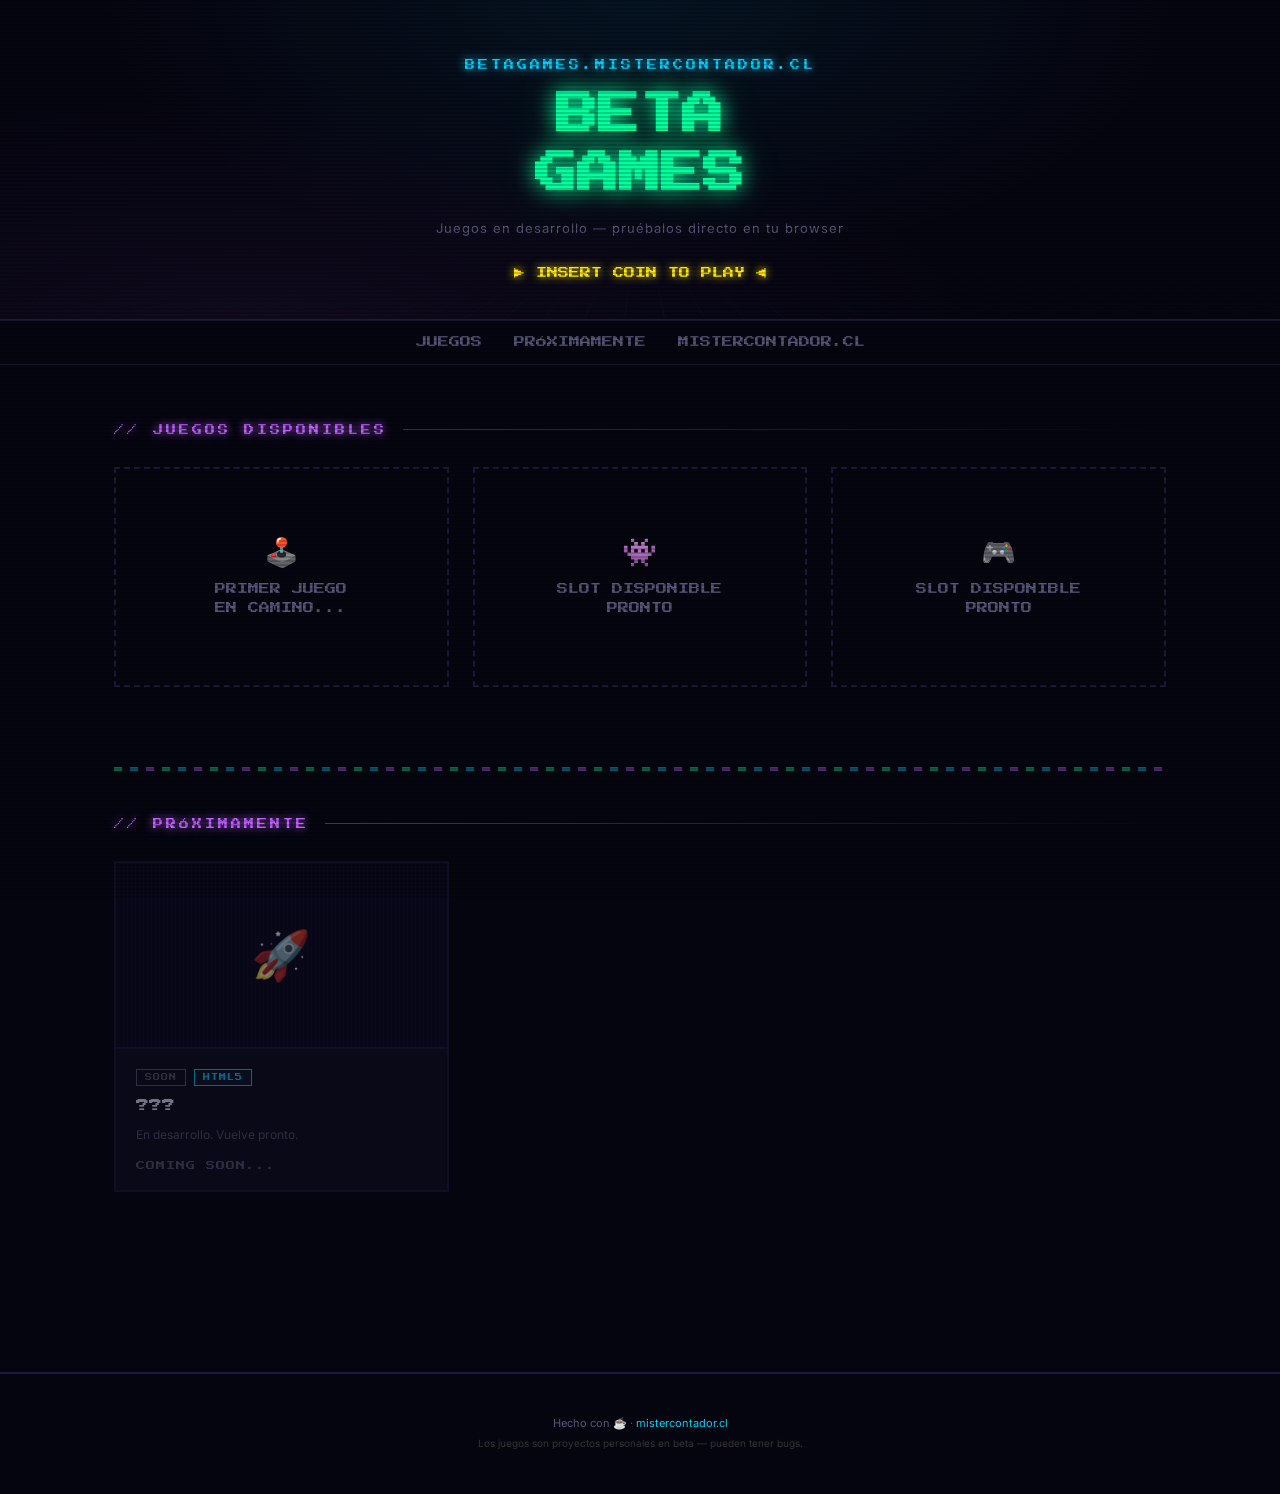
==== index.html @ 90021268 "feat: portafolio inicial BetaGames — estilo arcade retro" ====
<!DOCTYPE html>
<html lang="es">
<head>
  <meta charset="UTF-8">
  <meta name="viewport" content="width=device-width, initial-scale=1.0">
  <title>BetaGames — Juegos en desarrollo | mistercontador.cl</title>
  <meta name="description" content="Portafolio de juegos web en desarrollo. Prueba los juegos directamente en tu browser.">
  <meta name="robots" content="index, follow">
  <link rel="canonical" href="https://betagames.mistercontador.cl/">

  <link rel="preconnect" href="https://fonts.googleapis.com">
  <link rel="preconnect" href="https://fonts.gstatic.com" crossorigin>
  <link href="https://fonts.googleapis.com/css2?family=Press+Start+2P&family=Inter:wght@400;600&display=swap" rel="stylesheet">

<style>
  :root {
    --bg:      #050510;
    --surface: #0d0d1f;
    --border:  #1a1a3a;
    --neon-g:  #00ff9f;
    --neon-b:  #00cfff;
    --neon-p:  #bf5fff;
    --neon-y:  #ffe600;
    --text:    #e0e0ff;
    --muted:   #555577;
  }

  *, *::before, *::after { box-sizing: border-box; margin: 0; padding: 0; }
  html { scroll-behavior: smooth; }

  body {
    background: var(--bg);
    color: var(--text);
    font-family: 'Inter', sans-serif;
    min-height: 100vh;
    overflow-x: hidden;
  }

  /* CRT scanlines overlay */
  body::before {
    content: '';
    position: fixed; inset: 0; z-index: 9999;
    background: repeating-linear-gradient(
      0deg,
      transparent,
      transparent 2px,
      rgba(0,0,0,.18) 2px,
      rgba(0,0,0,.18) 4px
    );
    pointer-events: none;
  }

  /* HEADER */
  header {
    text-align: center;
    padding: 60px 24px 40px;
    position: relative;
    border-bottom: 2px solid var(--border);
  }
  .header-bg {
    position: absolute; inset: 0; z-index: 0;
    background:
      radial-gradient(ellipse at 50% 0%, rgba(0,207,255,.08) 0%, transparent 60%),
      radial-gradient(ellipse at 20% 100%, rgba(191,95,255,.06) 0%, transparent 50%);
  }
  /* Pixel grid floor */
  header::after {
    content: '';
    position: absolute; bottom: 0; left: -20%; right: -20%; height: 60%;
    background:
      linear-gradient(rgba(0,207,255,.06) 1px, transparent 1px),
      linear-gradient(90deg, rgba(0,207,255,.06) 1px, transparent 1px);
    background-size: 40px 40px;
    transform: perspective(200px) rotateX(60deg);
    transform-origin: bottom center;
    mask-image: linear-gradient(to top, rgba(0,0,0,.6) 0%, transparent 80%);
    pointer-events: none;
  }
  .header-inner { position: relative; z-index: 1; }
  .site-tag {
    font-family: 'Press Start 2P', monospace;
    font-size: 10px;
    color: var(--neon-b);
    letter-spacing: 3px;
    margin-bottom: 16px;
    text-shadow: 0 0 10px var(--neon-b);
  }
  h1 {
    font-family: 'Press Start 2P', monospace;
    font-size: clamp(22px, 5vw, 42px);
    line-height: 1.4;
    color: var(--neon-g);
    text-shadow: 0 0 20px var(--neon-g), 0 0 40px rgba(0,255,159,.3);
    margin-bottom: 16px;
  }
  .subtitle {
    font-size: 13px;
    color: var(--muted);
    letter-spacing: 1px;
    margin-bottom: 32px;
  }
  .insert-coin {
    font-family: 'Press Start 2P', monospace;
    font-size: 11px;
    color: var(--neon-y);
    text-shadow: 0 0 8px var(--neon-y);
    animation: blink 1.2s step-end infinite;
  }
  @keyframes blink { 0%,100%{opacity:1} 50%{opacity:0} }

  /* NAV */
  nav {
    display: flex;
    justify-content: center;
    gap: 32px;
    padding: 16px 24px;
    border-bottom: 1px solid var(--border);
    font-size: 11px;
    font-family: 'Press Start 2P', monospace;
  }
  nav a {
    color: var(--muted);
    text-decoration: none;
    transition: color .2s;
  }
  nav a:hover { color: var(--neon-g); text-shadow: 0 0 8px var(--neon-g); }

  /* MAIN */
  main {
    max-width: 1100px;
    margin: 0 auto;
    padding: 60px 24px 100px;
  }

  .section-label {
    font-family: 'Press Start 2P', monospace;
    font-size: 10px;
    color: var(--neon-p);
    letter-spacing: 3px;
    text-shadow: 0 0 8px var(--neon-p);
    margin-bottom: 32px;
    display: flex;
    align-items: center;
    gap: 16px;
  }
  .section-label::after {
    content: '';
    flex: 1;
    height: 1px;
    background: linear-gradient(90deg, var(--neon-p), transparent);
    opacity: .4;
  }

  /* GAMES GRID */
  .games-grid {
    display: grid;
    grid-template-columns: repeat(auto-fill, minmax(280px, 1fr));
    gap: 24px;
    margin-bottom: 80px;
  }

  .game-card {
    background: var(--surface);
    border: 2px solid var(--border);
    position: relative;
    text-decoration: none;
    color: inherit;
    display: flex;
    flex-direction: column;
    transition: border-color .2s, box-shadow .2s, transform .2s;
    overflow: hidden;
  }
  .game-card:hover {
    border-color: var(--neon-g);
    box-shadow: 0 0 20px rgba(0,255,159,.15), 4px 4px 0 var(--neon-g);
    transform: translate(-2px,-2px);
  }
  .game-card.soon {
    opacity: .5;
    pointer-events: none;
  }

  /* Thumbnail */
  .game-thumb {
    width: 100%;
    aspect-ratio: 16/9;
    background: #0a0a1e;
    display: flex;
    align-items: center;
    justify-content: center;
    font-size: 48px;
    border-bottom: 2px solid var(--border);
    position: relative;
    overflow: hidden;
  }
  .game-thumb::before {
    content: '';
    position: absolute; inset: 0;
    background: repeating-linear-gradient(
      90deg,
      transparent, transparent 3px,
      rgba(0,207,255,.03) 3px, rgba(0,207,255,.03) 4px
    );
  }

  .game-body { padding: 20px; flex: 1; display: flex; flex-direction: column; }

  .game-badges { display: flex; gap: 8px; margin-bottom: 10px; flex-wrap: wrap; }
  .badge {
    font-family: 'Press Start 2P', monospace;
    font-size: 7px;
    padding: 4px 8px;
    border: 1px solid;
    letter-spacing: 1px;
  }
  .badge-beta    { color: var(--neon-y); border-color: var(--neon-y); background: rgba(255,230,0,.05); }
  .badge-nuevo   { color: var(--neon-g); border-color: var(--neon-g); background: rgba(0,255,159,.05); }
  .badge-soon    { color: var(--muted);  border-color: var(--muted);  }
  .badge-html5   { color: var(--neon-b); border-color: var(--neon-b); background: rgba(0,207,255,.05); }

  .game-title {
    font-family: 'Press Start 2P', monospace;
    font-size: 13px;
    color: var(--text);
    line-height: 1.5;
    margin-bottom: 10px;
  }
  .game-desc {
    font-size: 12px;
    color: var(--muted);
    line-height: 1.7;
    flex: 1;
    margin-bottom: 16px;
  }
  .game-cta {
    font-family: 'Press Start 2P', monospace;
    font-size: 9px;
    color: var(--neon-g);
    text-shadow: 0 0 6px var(--neon-g);
    letter-spacing: 1px;
    align-self: flex-start;
  }
  .game-card.soon .game-cta { color: var(--muted); text-shadow: none; }

  /* Corner decoration */
  .game-card::after {
    content: '';
    position: absolute;
    top: 0; right: 0;
    border-style: solid;
    border-width: 0 20px 20px 0;
    border-color: transparent var(--neon-g) transparent transparent;
    opacity: 0;
    transition: opacity .2s;
  }
  .game-card:hover::after { opacity: 1; }

  /* EMPTY STATE (primer juego placeholder) */
  .empty-card {
    border: 2px dashed var(--border);
    background: transparent;
    display: flex;
    flex-direction: column;
    align-items: center;
    justify-content: center;
    gap: 12px;
    padding: 40px;
    min-height: 220px;
    text-align: center;
  }
  .empty-card span {
    font-family: 'Press Start 2P', monospace;
    font-size: 28px;
  }
  .empty-card p {
    font-size: 11px;
    color: var(--muted);
    line-height: 1.7;
    font-family: 'Press Start 2P', monospace;
  }

  /* FOOTER */
  footer {
    border-top: 2px solid var(--border);
    padding: 40px 24px;
    text-align: center;
  }
  footer p { font-size: 11px; color: var(--muted); line-height: 1.8; }
  footer a { color: var(--neon-b); text-decoration: none; }
  footer a:hover { text-shadow: 0 0 8px var(--neon-b); }
  .pixel-hr {
    height: 4px;
    background: repeating-linear-gradient(
      90deg,
      var(--neon-g) 0px, var(--neon-g) 8px,
      transparent 8px, transparent 16px,
      var(--neon-b) 16px, var(--neon-b) 24px,
      transparent 24px, transparent 32px,
      var(--neon-p) 32px, var(--neon-p) 40px,
      transparent 40px, transparent 48px
    );
    margin: 48px 0;
    opacity: .4;
  }

  /* RESPONSIVE */
  @media (max-width: 600px) {
    h1 { font-size: 20px; }
    .games-grid { grid-template-columns: 1fr; }
    nav { gap: 16px; font-size: 9px; }
  }
</style>
</head>
<body>

<header>
  <div class="header-bg"></div>
  <div class="header-inner">
    <p class="site-tag">BETAGAMES.MISTERCONTADOR.CL</p>
    <h1>BETA<br>GAMES</h1>
    <p class="subtitle">Juegos en desarrollo — pruébalos directo en tu browser</p>
    <p class="insert-coin">▶ INSERT COIN TO PLAY ◀</p>
  </div>
</header>

<nav>
  <a href="#juegos">JUEGOS</a>
  <a href="#proximamente">PRÓXIMAMENTE</a>
  <a href="https://mistercontador.cl" target="_blank" rel="noopener noreferrer">MISTERCONTADOR.CL</a>
</nav>

<main>

  <div id="juegos" class="section-label">// JUEGOS DISPONIBLES</div>

  <div class="games-grid" id="games-grid">

    <!-- PLACEHOLDER — reemplazar con juegos reales -->
    <div class="empty-card">
      <span>🕹️</span>
      <p>PRIMER JUEGO<br>EN CAMINO...</p>
    </div>

    <div class="empty-card">
      <span>👾</span>
      <p>SLOT DISPONIBLE<br>PRONTO</p>
    </div>

    <div class="empty-card">
      <span>🎮</span>
      <p>SLOT DISPONIBLE<br>PRONTO</p>
    </div>

  </div>

  <div class="pixel-hr"></div>

  <div id="proximamente" class="section-label">// PRÓXIMAMENTE</div>

  <div class="games-grid">
    <div class="game-card soon">
      <div class="game-thumb">🚀</div>
      <div class="game-body">
        <div class="game-badges">
          <span class="badge badge-soon">SOON</span>
          <span class="badge badge-html5">HTML5</span>
        </div>
        <div class="game-title">???</div>
        <p class="game-desc">En desarrollo. Vuelve pronto.</p>
        <span class="game-cta">COMING SOON...</span>
      </div>
    </div>
  </div>

</main>

<footer>
  <p>
    Hecho con ☕ · <a href="https://mistercontador.cl" target="_blank" rel="noopener noreferrer">mistercontador.cl</a><br>
    <small style="font-size:10px; color:#333;">Los juegos son proyectos personales en beta — pueden tener bugs.</small>
  </p>
</footer>

</body>
</html>
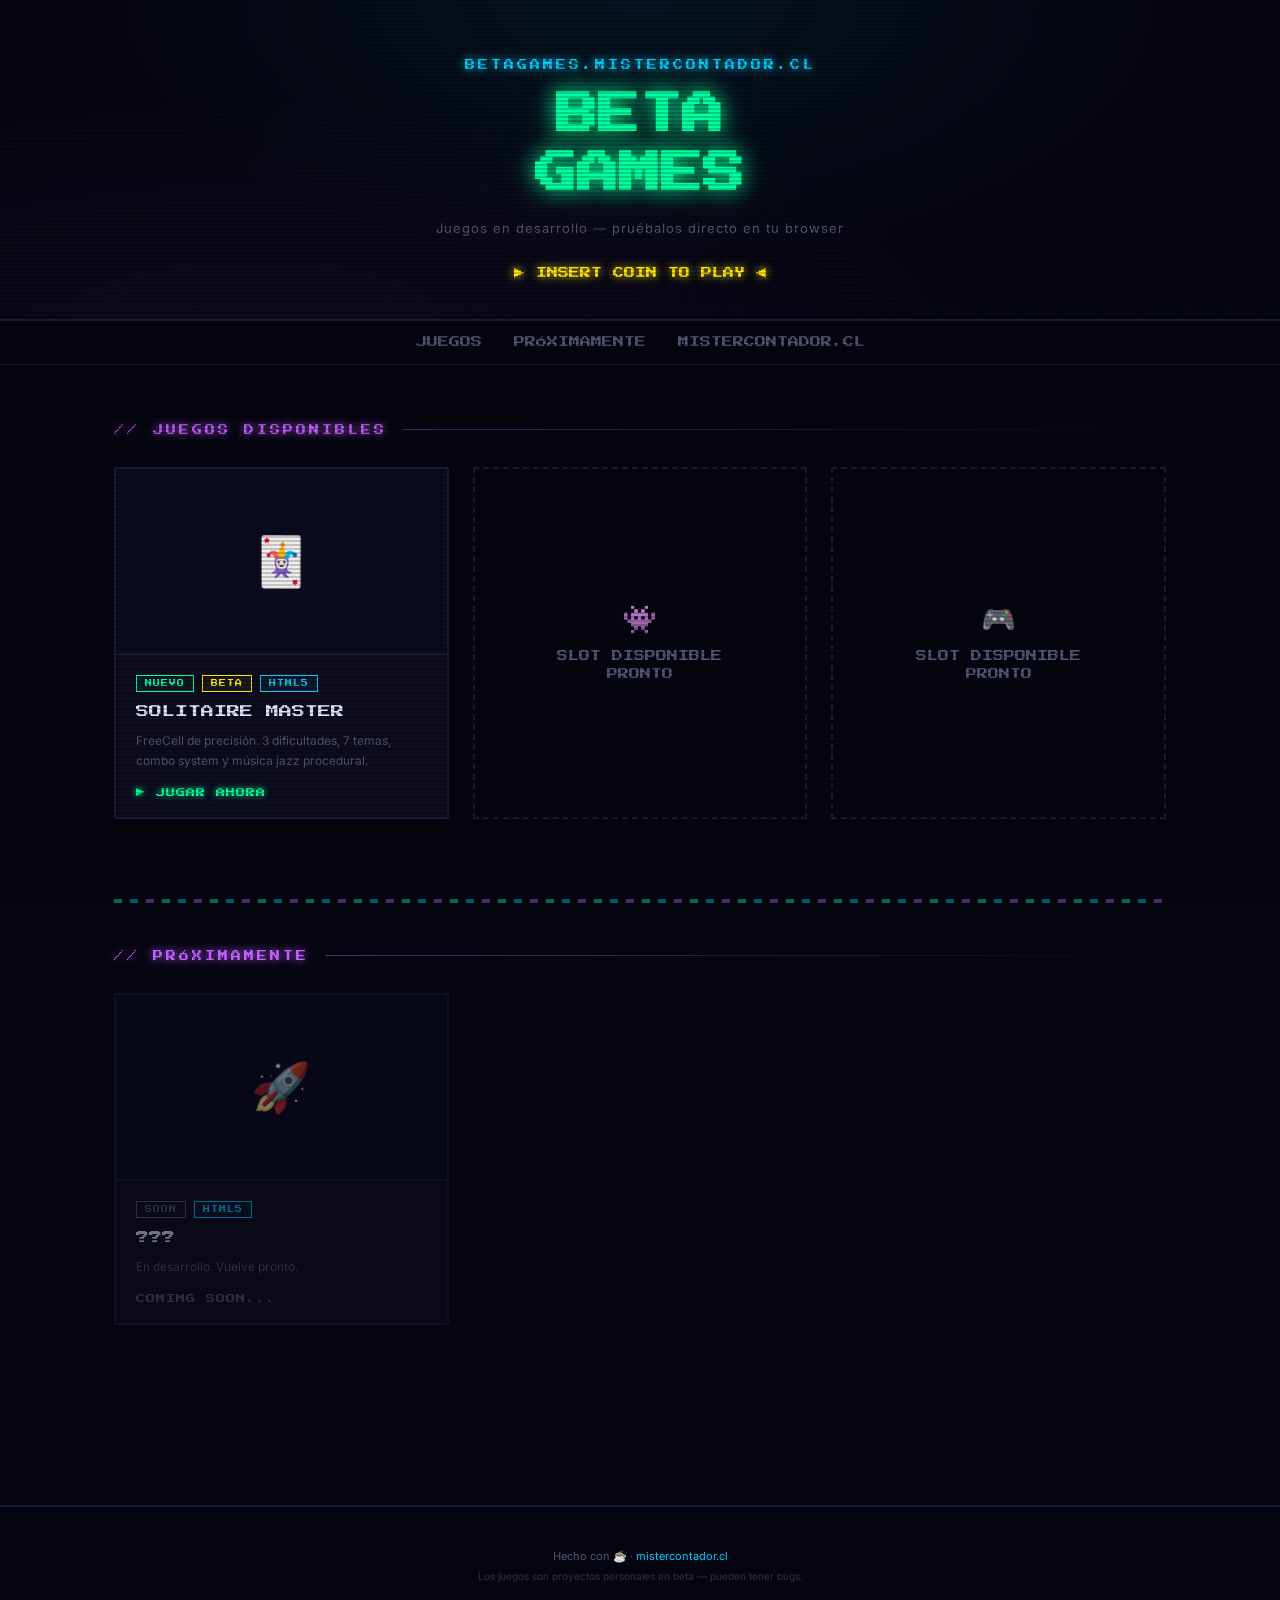
==== commit 8bd18fa5: "Add Solitaire Master (FreeCell) — Poki version - games/solitaire-master/: full game with Poki SDK in" ====
--- a/index.html
+++ b/index.html
@@ -335,11 +335,20 @@
 
   <div class="games-grid" id="games-grid">
 
-    <!-- PLACEHOLDER — reemplazar con juegos reales -->
-    <div class="empty-card">
-      <span>🕹️</span>
-      <p>PRIMER JUEGO<br>EN CAMINO...</p>
-    </div>
+    <!-- Solitaire Master -->
+    <a href="games/solitaire-master/" class="game-card">
+      <div class="game-thumb">🃏</div>
+      <div class="game-body">
+        <div class="game-badges">
+          <span class="badge badge-nuevo">NUEVO</span>
+          <span class="badge badge-beta">BETA</span>
+          <span class="badge badge-html5">HTML5</span>
+        </div>
+        <div class="game-title">SOLITAIRE MASTER</div>
+        <p class="game-desc">FreeCell de precisión. 3 dificultades, 7 temas, combo system y música jazz procedural.</p>
+        <span class="game-cta">▶ JUGAR AHORA</span>
+      </div>
+    </a>
 
     <div class="empty-card">
       <span>👾</span>
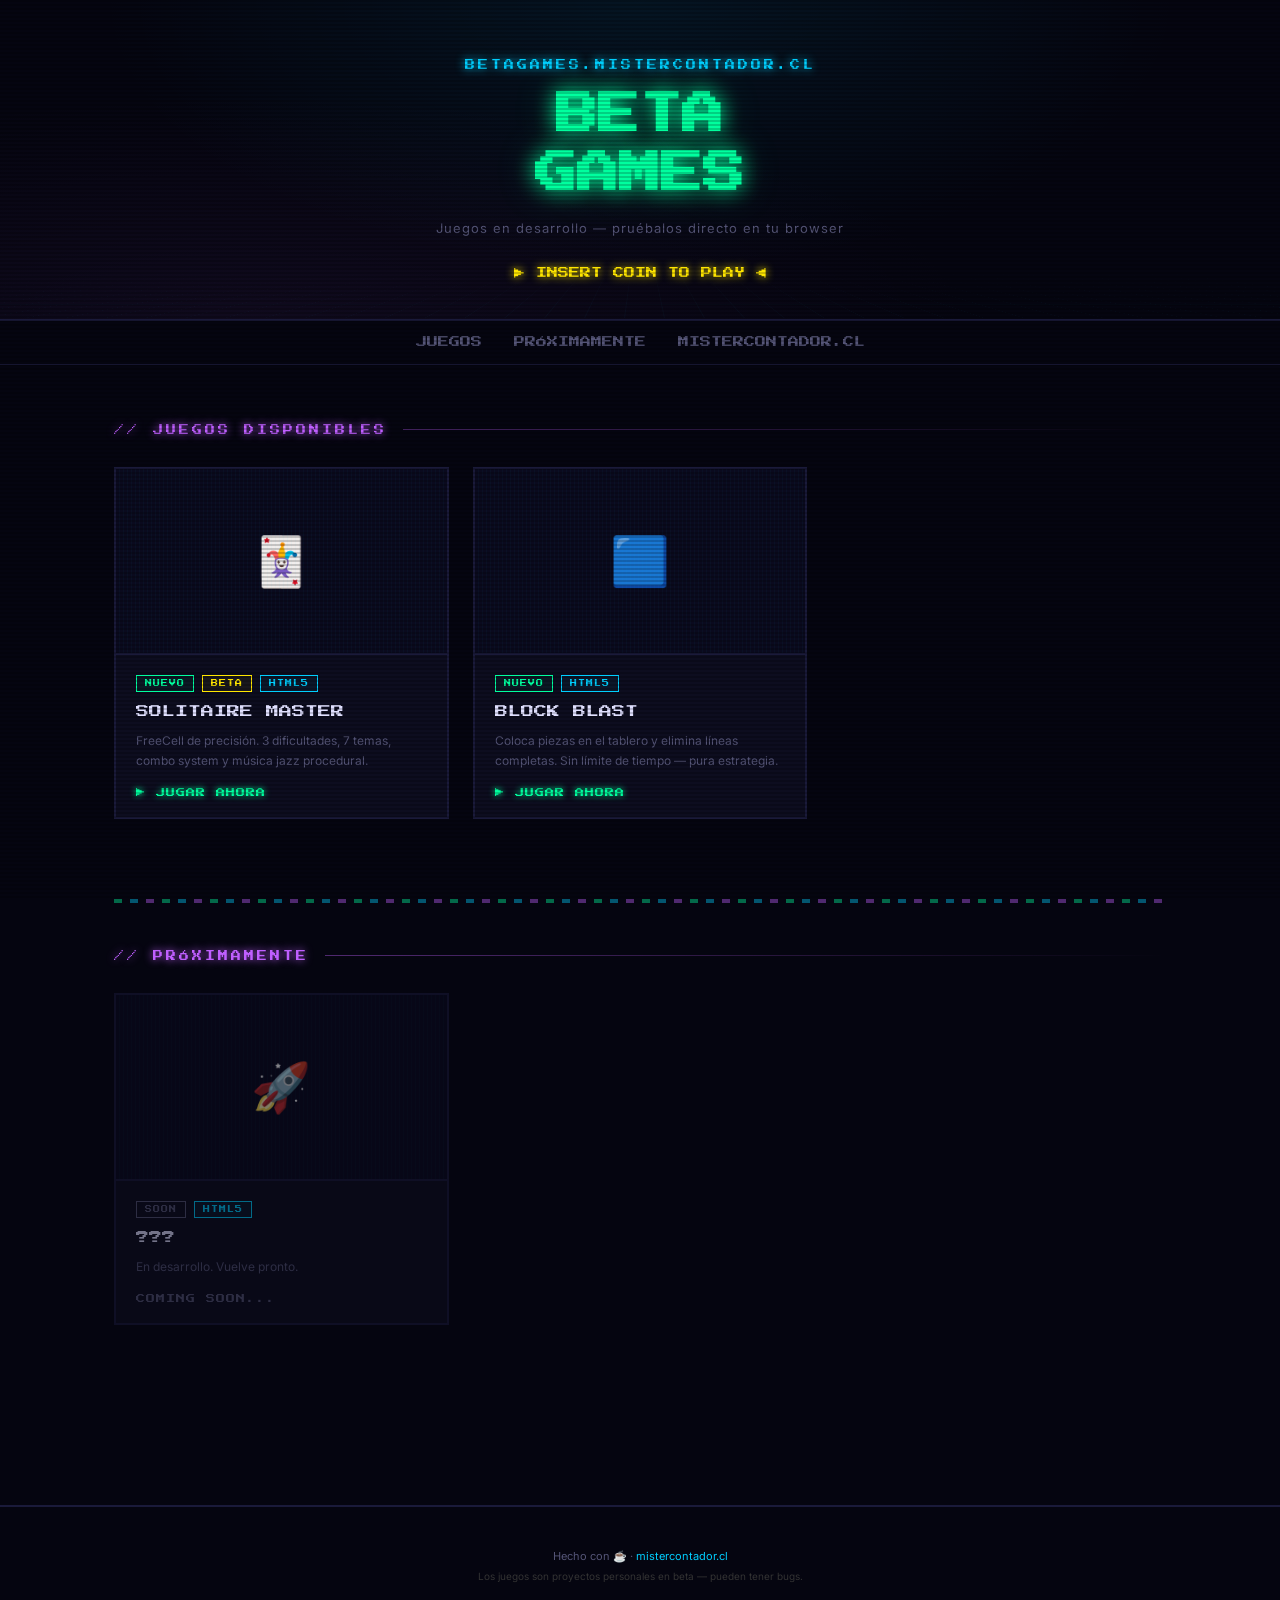
==== commit 47902686: "feat: agregar cards de Block Blast y Solitaire Master en portafolio" ====
--- a/index.html
+++ b/index.html
@@ -350,15 +350,19 @@
       </div>
     </a>
 
-    <div class="empty-card">
-      <span>👾</span>
-      <p>SLOT DISPONIBLE<br>PRONTO</p>
-    </div>
-
-    <div class="empty-card">
-      <span>🎮</span>
-      <p>SLOT DISPONIBLE<br>PRONTO</p>
-    </div>
+    <!-- Block Blast -->
+    <a href="games/block-blast/" class="game-card">
+      <div class="game-thumb">🟦</div>
+      <div class="game-body">
+        <div class="game-badges">
+          <span class="badge badge-nuevo">NUEVO</span>
+          <span class="badge badge-html5">HTML5</span>
+        </div>
+        <div class="game-title">BLOCK BLAST</div>
+        <p class="game-desc">Coloca piezas en el tablero y elimina líneas completas. Sin límite de tiempo — pura estrategia.</p>
+        <span class="game-cta">▶ JUGAR AHORA</span>
+      </div>
+    </a>
 
   </div>
 
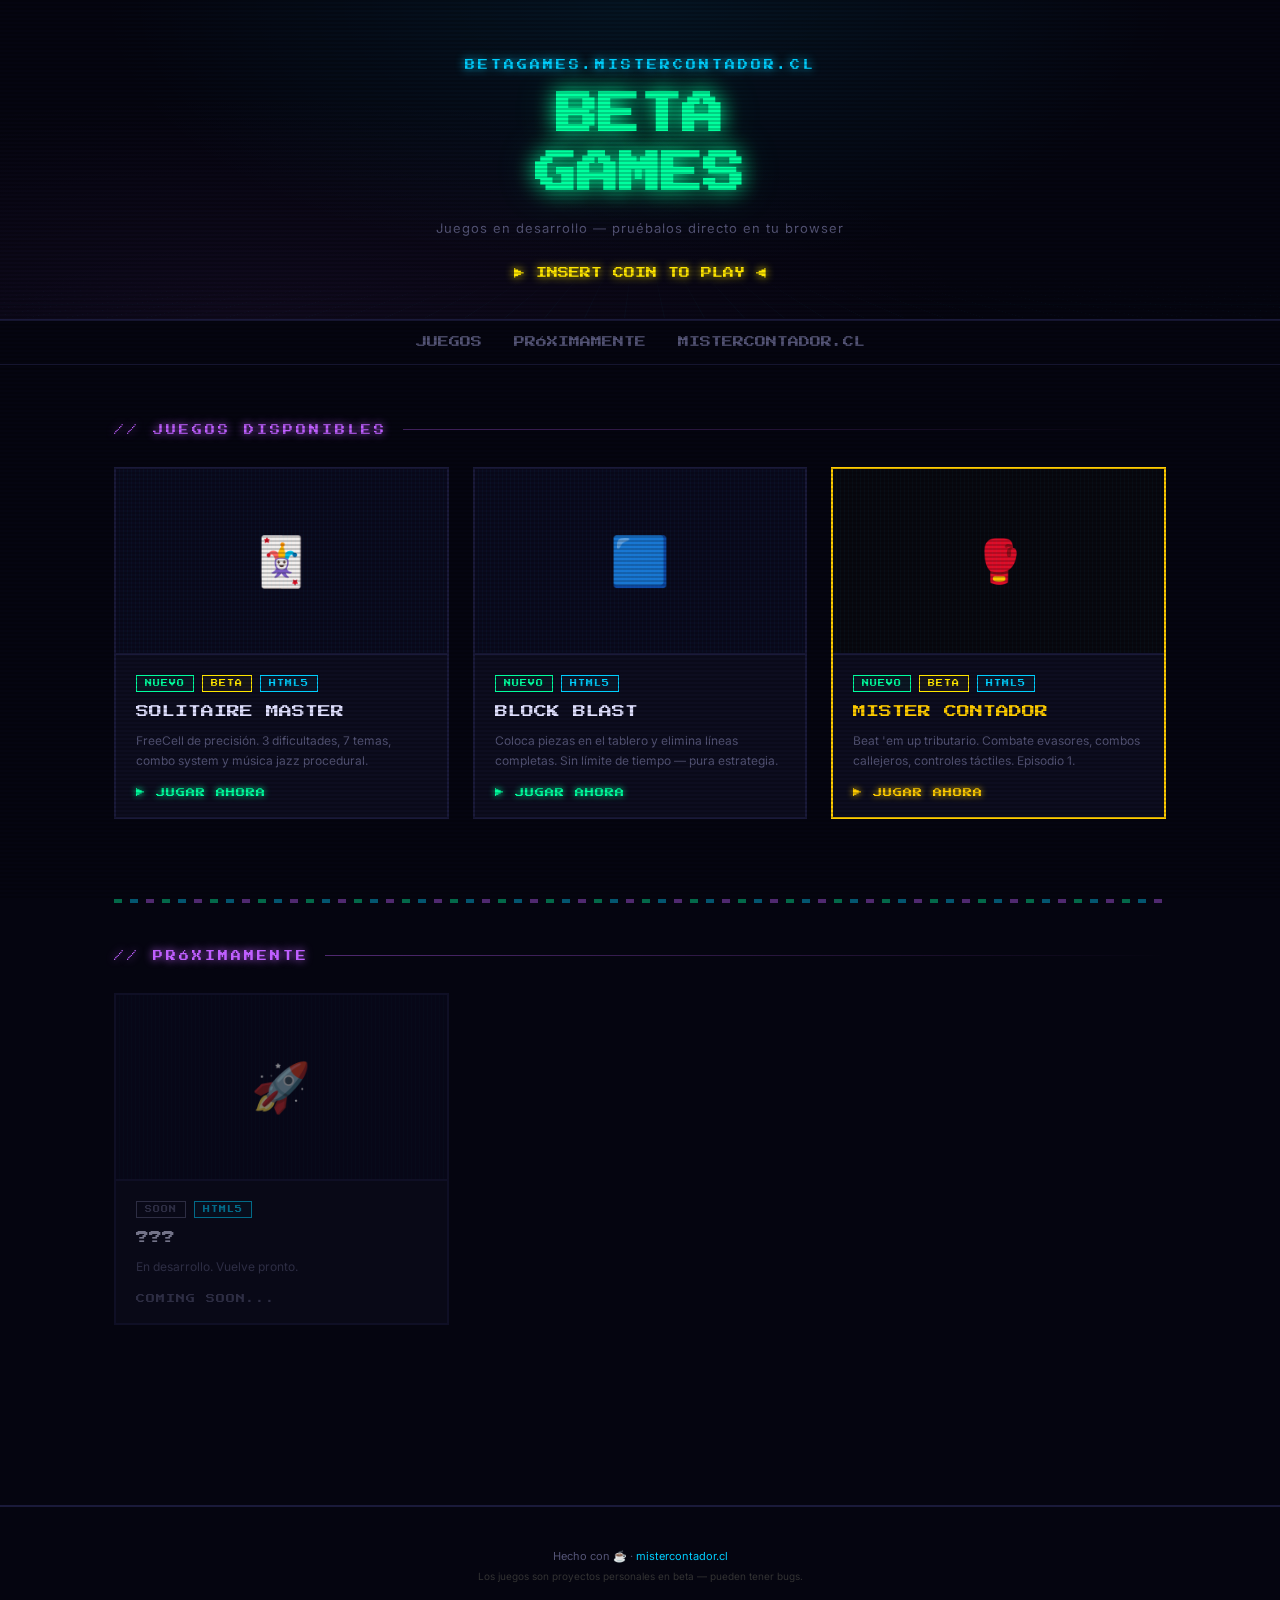
==== commit 9088e1c0: "Add Mister Contador — Zona Tributaria (Episodio 1) Beat 'em up tributario con Phaser v4 + TypeScript" ====
--- a/index.html
+++ b/index.html
@@ -364,6 +364,21 @@
       </div>
     </a>
 
+    <!-- Mister Contador Zona Tributaria -->
+    <a href="games/mister-contador/" class="game-card" style="border-color:#ffcc00">
+      <div class="game-thumb" style="background:#08080f; font-size:42px">🥊</div>
+      <div class="game-body">
+        <div class="game-badges">
+          <span class="badge badge-nuevo">NUEVO</span>
+          <span class="badge badge-beta">BETA</span>
+          <span class="badge badge-html5">HTML5</span>
+        </div>
+        <div class="game-title" style="color:#ffcc00">MISTER CONTADOR</div>
+        <p class="game-desc">Beat 'em up tributario. Combate evasores, combos callejeros, controles táctiles. Episodio 1.</p>
+        <span class="game-cta" style="color:#ffcc00;text-shadow:0 0 6px #ffcc00">▶ JUGAR AHORA</span>
+      </div>
+    </a>
+
   </div>
 
   <div class="pixel-hr"></div>
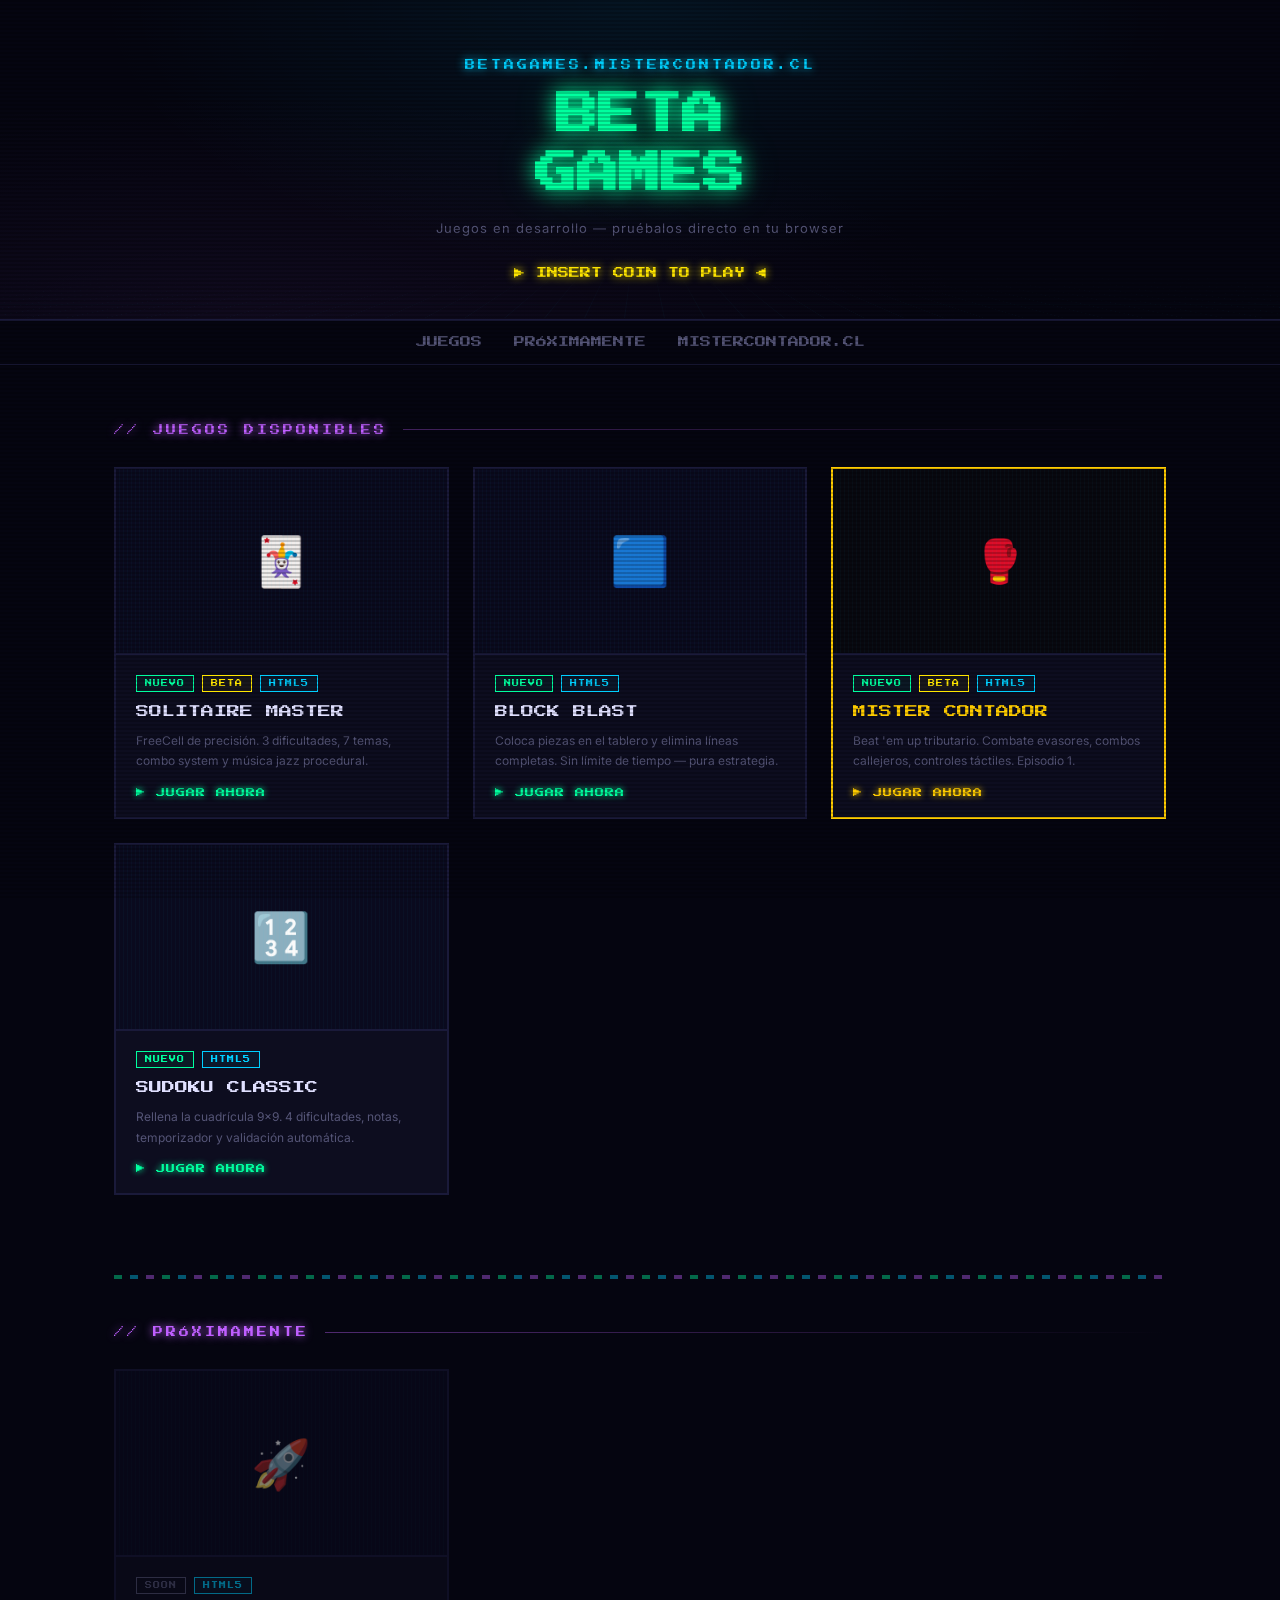
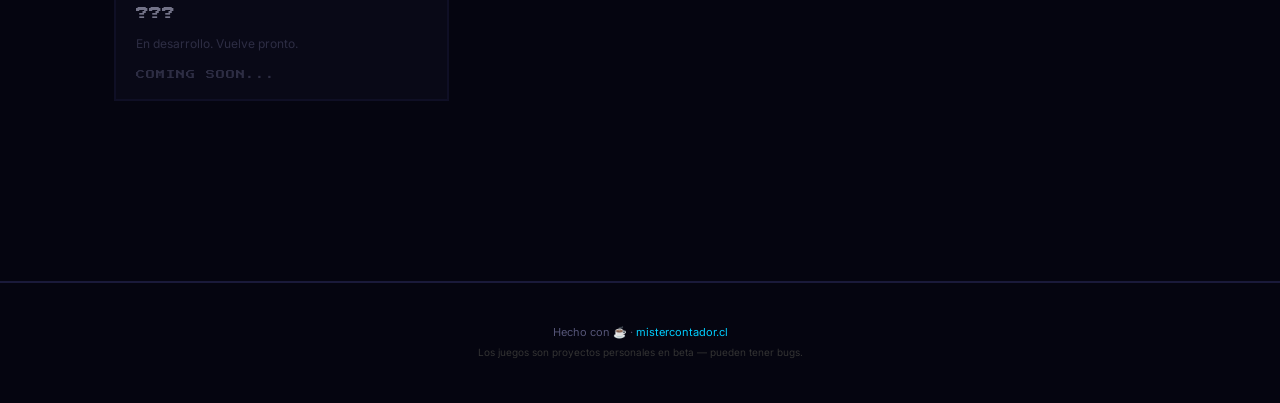
==== commit a2e9f645: "feat: agregar card Sudoku Classic al portafolio" ====
--- a/index.html
+++ b/index.html
@@ -379,6 +379,20 @@
       </div>
     </a>
 
+    <!-- Sudoku Classic -->
+    <a href="games/sudoku-classic/" class="game-card">
+      <div class="game-thumb">🔢</div>
+      <div class="game-body">
+        <div class="game-badges">
+          <span class="badge badge-nuevo">NUEVO</span>
+          <span class="badge badge-html5">HTML5</span>
+        </div>
+        <div class="game-title">SUDOKU CLASSIC</div>
+        <p class="game-desc">Rellena la cuadrícula 9×9. 4 dificultades, notas, temporizador y validación automática.</p>
+        <span class="game-cta">▶ JUGAR AHORA</span>
+      </div>
+    </a>
+
   </div>
 
   <div class="pixel-hr"></div>
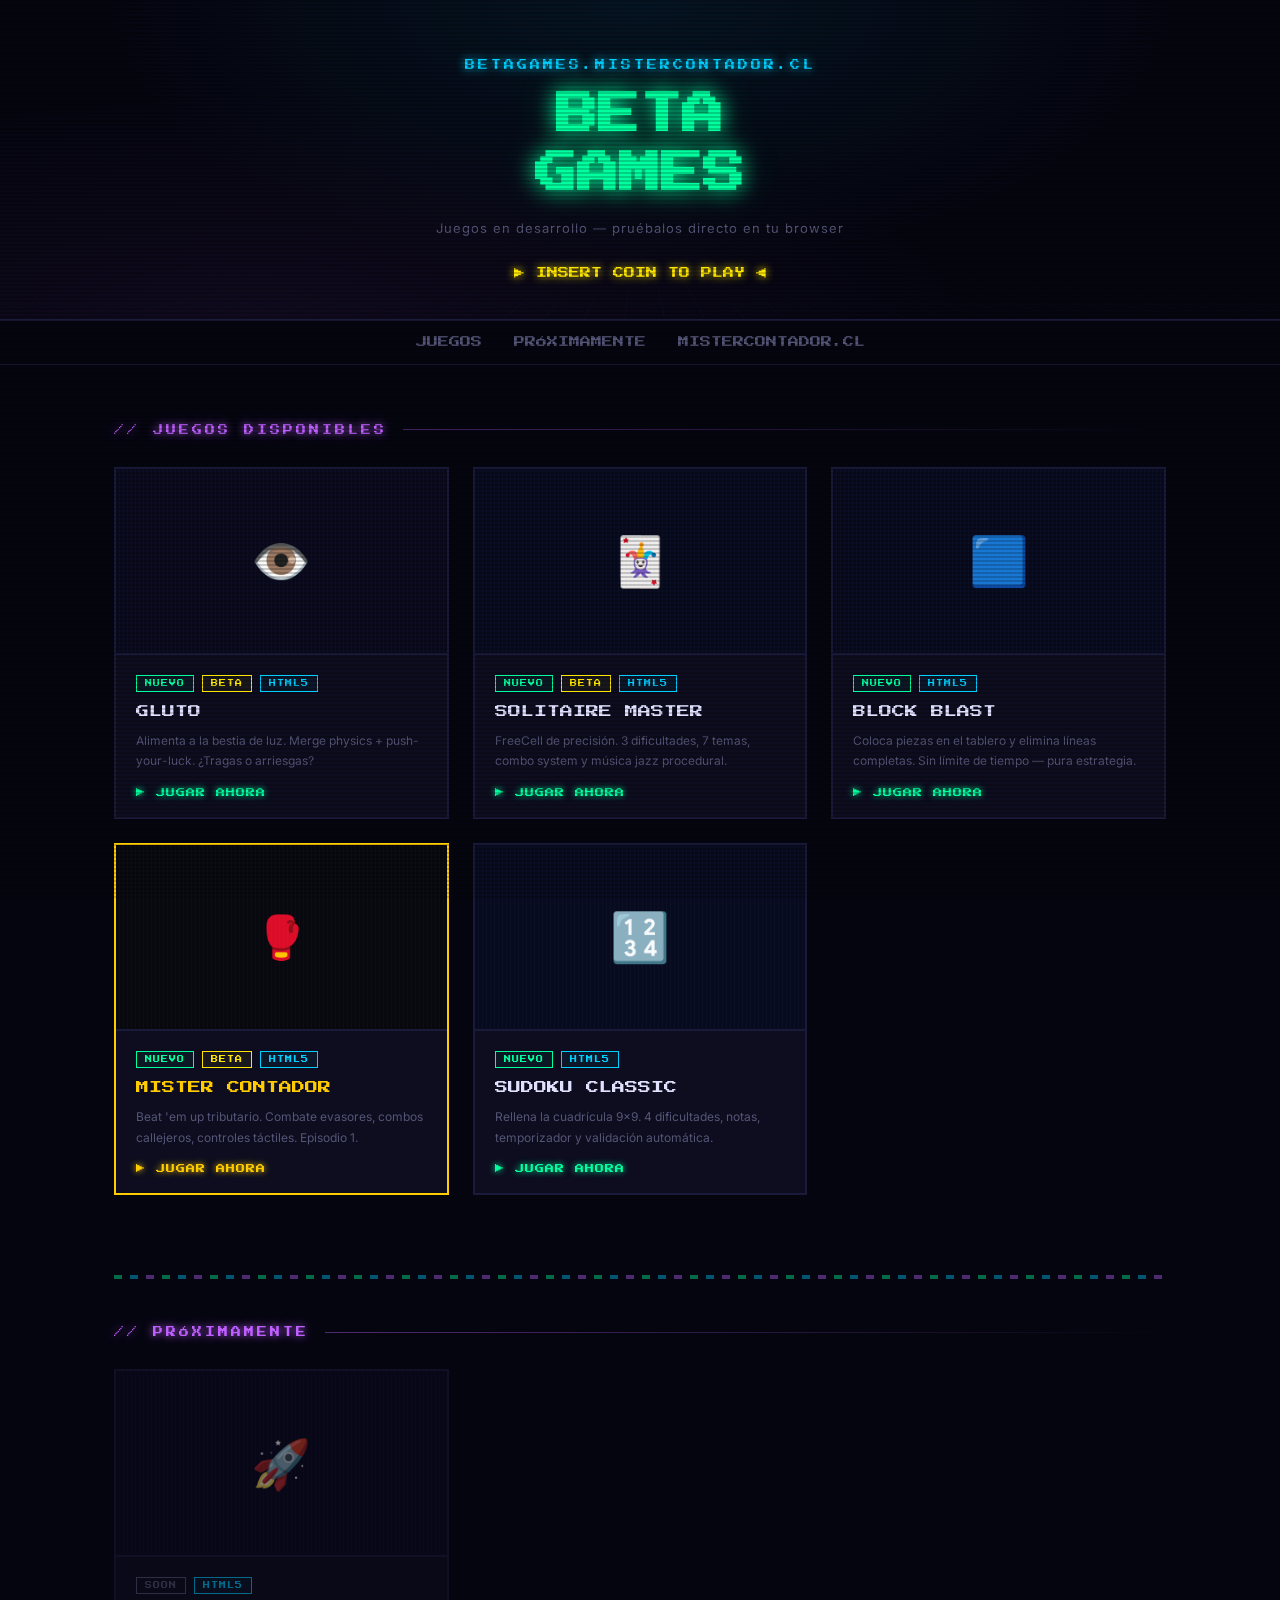
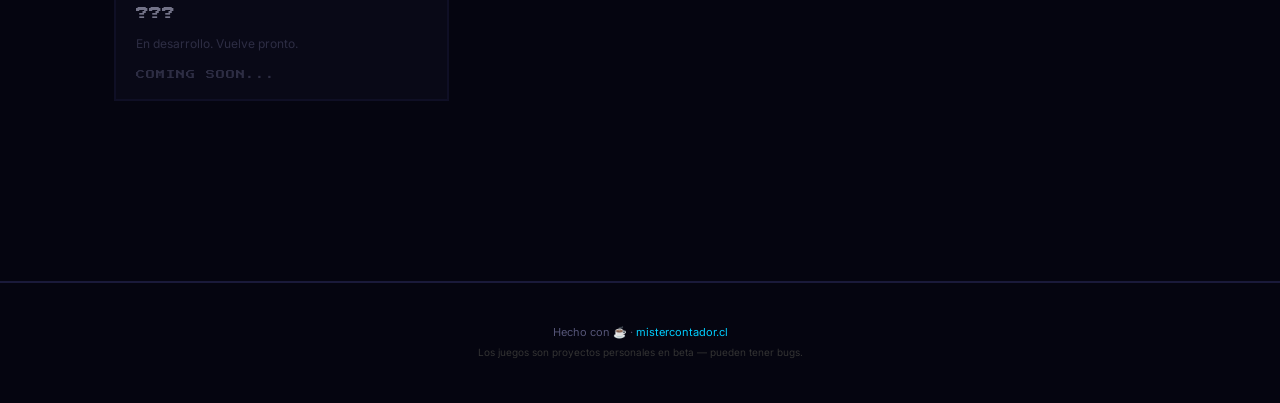
==== commit 8be65ef1: "Add Gluto — merge physics + push-your-luck game Co-Authored-By: Claude Opus 4.6 <noreply@anthropic.c" ====
--- a/index.html
+++ b/index.html
@@ -335,6 +335,21 @@
 
   <div class="games-grid" id="games-grid">
 
+    <!-- Gluto -->
+    <a href="games/gluto/" class="game-card">
+      <div class="game-thumb">👁️</div>
+      <div class="game-body">
+        <div class="game-badges">
+          <span class="badge badge-nuevo">NUEVO</span>
+          <span class="badge badge-beta">BETA</span>
+          <span class="badge badge-html5">HTML5</span>
+        </div>
+        <div class="game-title">GLUTO</div>
+        <p class="game-desc">Alimenta a la bestia de luz. Merge physics + push-your-luck. ¿Tragas o arriesgas?</p>
+        <span class="game-cta">▶ JUGAR AHORA</span>
+      </div>
+    </a>
+
     <!-- Solitaire Master -->
     <a href="games/solitaire-master/" class="game-card">
       <div class="game-thumb">🃏</div>
